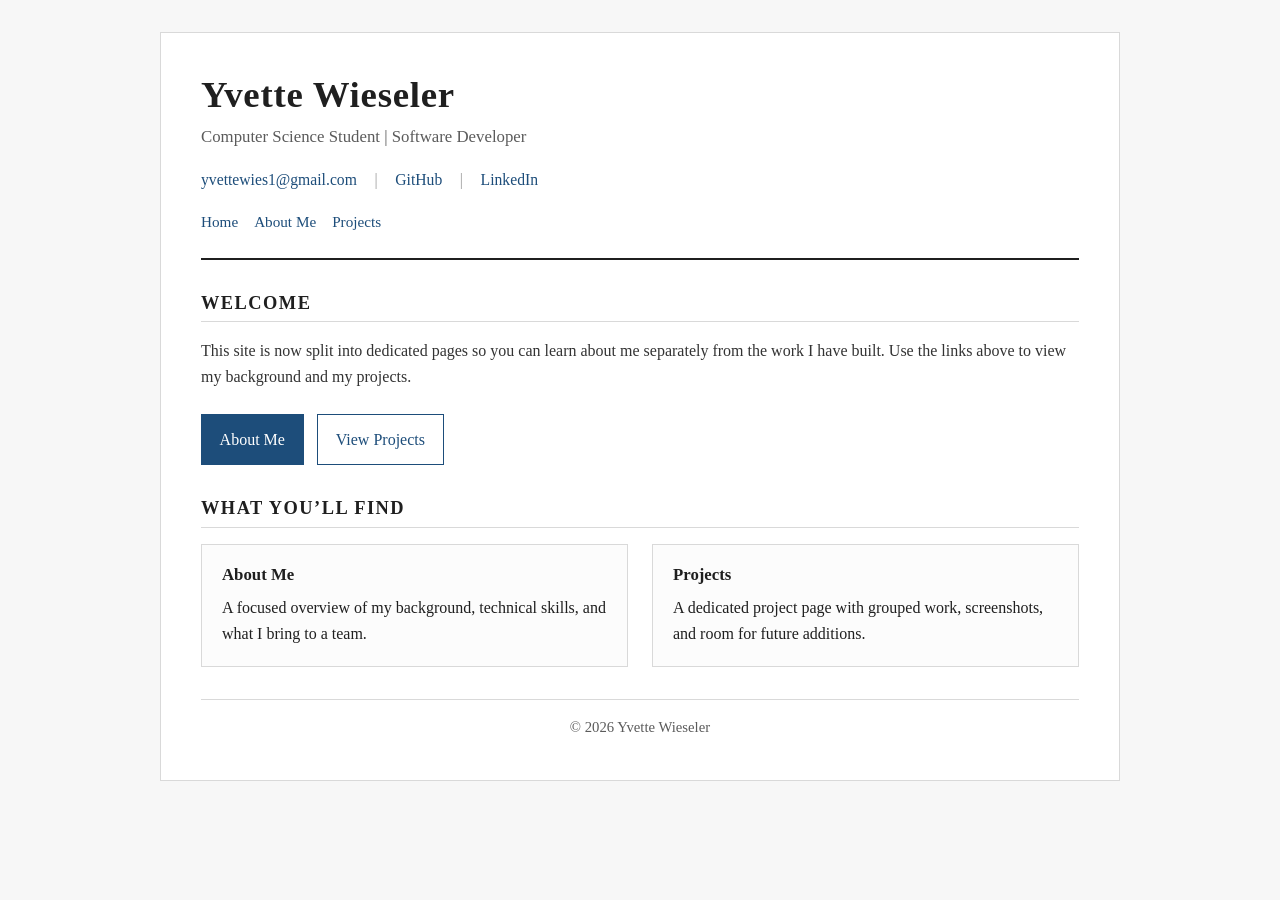
==== index.html @ ce812949 "Seperated projects and about me to different pages" ====
<!DOCTYPE html>
<html lang="en">
<head>
  <meta charset="UTF-8">
  <meta name="viewport" content="width=device-width, initial-scale=1">
  <title>Yvette Wieseler | Portfolio</title>
  <meta
    name="description"
    content="Portfolio homepage for Yvette Wieseler with dedicated About and Projects pages."
  >
  <link rel="stylesheet" href="styles.css">
</head>
<body>
  <div class="page">
    <header>
      <h1>Yvette Wieseler</h1>
      <p class="subtitle">Computer Science Student | Software Developer</p>
      <div class="contact-line">
        <span><a href="mailto:yvettewies1@gmail.com">yvettewies1@gmail.com</a></span>
        <span><a href="https://github.com/ywiesel" target="_blank" rel="noreferrer">GitHub</a></span>
        <span><a href="https://www.linkedin.com/in/yvette-wieseler-1a63712b4" target="_blank" rel="noreferrer">LinkedIn</a></span>
      </div>
      <nav aria-label="Primary">
        <a href="index.html">Home</a>
        <a href="about.html">About Me</a>
        <a href="projects.html">Projects</a>
      </nav>
    </header>

    <main>
      <section>
        <h2>Welcome</h2>
        <p class="lead">
          This site is now split into dedicated pages so you can learn about me separately
          from the work I have built. Use the links above to view my background and my projects.
        </p>
        <div class="button-row">
          <a class="button primary" href="about.html">About Me</a>
          <a class="button" href="projects.html">View Projects</a>
        </div>
      </section>

      <section>
        <h2>What You’ll Find</h2>
        <div class="split-grid">
          <div class="panel">
            <h3>About Me</h3>
            <p>
              A focused overview of my background, technical skills, and what I bring to a team.
            </p>
          </div>
          <div class="panel">
            <h3>Projects</h3>
            <p>
              A dedicated project page with grouped work, screenshots, and room for future additions.
            </p>
          </div>
        </div>
      </section>
    </main>

    <footer>
      © 2026 Yvette Wieseler
    </footer>
  </div>
</body>
</html>
---- styles.css ----
:root {
  --bg: #f7f7f7;
  --surface: #ffffff;
  --text: #1f1f1f;
  --muted: #5b5b5b;
  --border: #d9d9d9;
  --accent: #1d4d7a;
  --max-width: 960px;
}

* {
  box-sizing: border-box;
}

html {
  scroll-behavior: smooth;
}

body {
  margin: 0;
  background: var(--bg);
  color: var(--text);
  font-family: Georgia, "Times New Roman", serif;
  line-height: 1.6;
}

a {
  color: var(--accent);
  text-decoration: none;
}

a:hover {
  text-decoration: underline;
}

.page {
  width: min(calc(100% - 2rem), var(--max-width));
  margin: 2rem auto;
  background: var(--surface);
  border: 1px solid var(--border);
  padding: 2.5rem;
}

header {
  border-bottom: 2px solid var(--text);
  padding-bottom: 1.5rem;
  margin-bottom: 2rem;
}

h1,
h2,
h3 {
  margin: 0;
  font-weight: 700;
  line-height: 1.2;
}

h1 {
  font-size: 2.3rem;
  letter-spacing: 0.02em;
}

.subtitle {
  margin: 0.45rem 0 0;
  color: var(--muted);
  font-size: 1.05rem;
}

.contact-line {
  margin-top: 1rem;
  display: flex;
  flex-wrap: wrap;
  gap: 0.65rem 1.1rem;
  color: var(--muted);
  font-size: 0.98rem;
}

.contact-line span::after {
  content: "|";
  margin-left: 1.1rem;
  color: #9a9a9a;
}

.contact-line span:last-child::after {
  content: "";
  margin: 0;
}

nav {
  margin-top: 1.1rem;
  display: flex;
  flex-wrap: wrap;
  gap: 1rem;
  font-size: 0.95rem;
}

section + section {
  margin-top: 2rem;
}

h2 {
  font-size: 1.15rem;
  text-transform: uppercase;
  letter-spacing: 0.08em;
  border-bottom: 1px solid var(--border);
  padding-bottom: 0.45rem;
  margin-bottom: 1rem;
}

p {
  margin: 0;
}

p + p {
  margin-top: 0.75rem;
}

.lead {
  color: #333;
}

.split-grid {
  display: grid;
  grid-template-columns: repeat(2, minmax(0, 1fr));
  gap: 1.5rem;
}

.panel {
  border: 1px solid var(--border);
  padding: 1.25rem;
  background: #fcfcfc;
}

.panel h3 {
  font-size: 1.05rem;
  margin-bottom: 0.65rem;
}

.button-row {
  display: flex;
  flex-wrap: wrap;
  gap: 0.85rem;
  margin-top: 1.5rem;
}

.button {
  display: inline-block;
  padding: 0.75rem 1.1rem;
  border: 1px solid var(--accent);
  color: var(--accent);
}

.button.primary {
  background: var(--accent);
  color: #fff;
}

.skills-grid {
  display: grid;
  grid-template-columns: 1fr;
  gap: 0.8rem;
}

.skill-row strong {
  display: inline-block;
  min-width: 105px;
}

.project {
  padding: 0 0 1.4rem;
  margin-bottom: 1.4rem;
  border-bottom: 1px solid #e7e7e7;
}

.project:last-child {
  margin-bottom: 0;
  padding-bottom: 0;
  border-bottom: 0;
}

.project-header {
  display: flex;
  justify-content: space-between;
  gap: 1rem;
  align-items: baseline;
  margin-bottom: 0.45rem;
  flex-wrap: wrap;
}

.project-title {
  font-size: 1.1rem;
}

.project-type {
  color: var(--muted);
  font-size: 0.95rem;
  font-style: italic;
}

.label {
  font-weight: 700;
}

ul {
  margin: 0.75rem 0 0;
  padding-left: 1.2rem;
}

li + li {
  margin-top: 0.35rem;
}

.project-gallery {
  display: grid;
  grid-template-columns: repeat(2, minmax(0, 1fr));
  gap: 0.9rem;
  margin-top: 1rem;
}

.project-gallery figure {
  margin: 0;
  border: 1px solid var(--border);
  background: #fcfcfc;
  padding: 0.65rem;
}

.project-gallery img {
  width: 100%;
  height: 210px;
  object-fit: cover;
  border: 1px solid #ececec;
  display: block;
}

.project-gallery figcaption {
  margin-top: 0.45rem;
  color: var(--muted);
  font-size: 0.9rem;
}

.project-note,
.placeholder {
  margin-top: 0.8rem;
  color: var(--muted);
  font-style: italic;
}

footer {
  margin-top: 2rem;
  padding-top: 1rem;
  border-top: 1px solid var(--border);
  color: var(--muted);
  font-size: 0.92rem;
  text-align: center;
}

@media (max-width: 700px) {
  .page {
    margin: 0;
    width: 100%;
    border-left: 0;
    border-right: 0;
    padding: 1.5rem;
  }

  h1 {
    font-size: 1.9rem;
  }

  .contact-line {
    flex-direction: column;
    gap: 0.35rem;
  }

  .contact-line span::after {
    content: "";
    margin: 0;
  }

  .split-grid,
  .project-gallery {
    grid-template-columns: 1fr;
  }

  .skill-row strong {
    min-width: 0;
  }
}
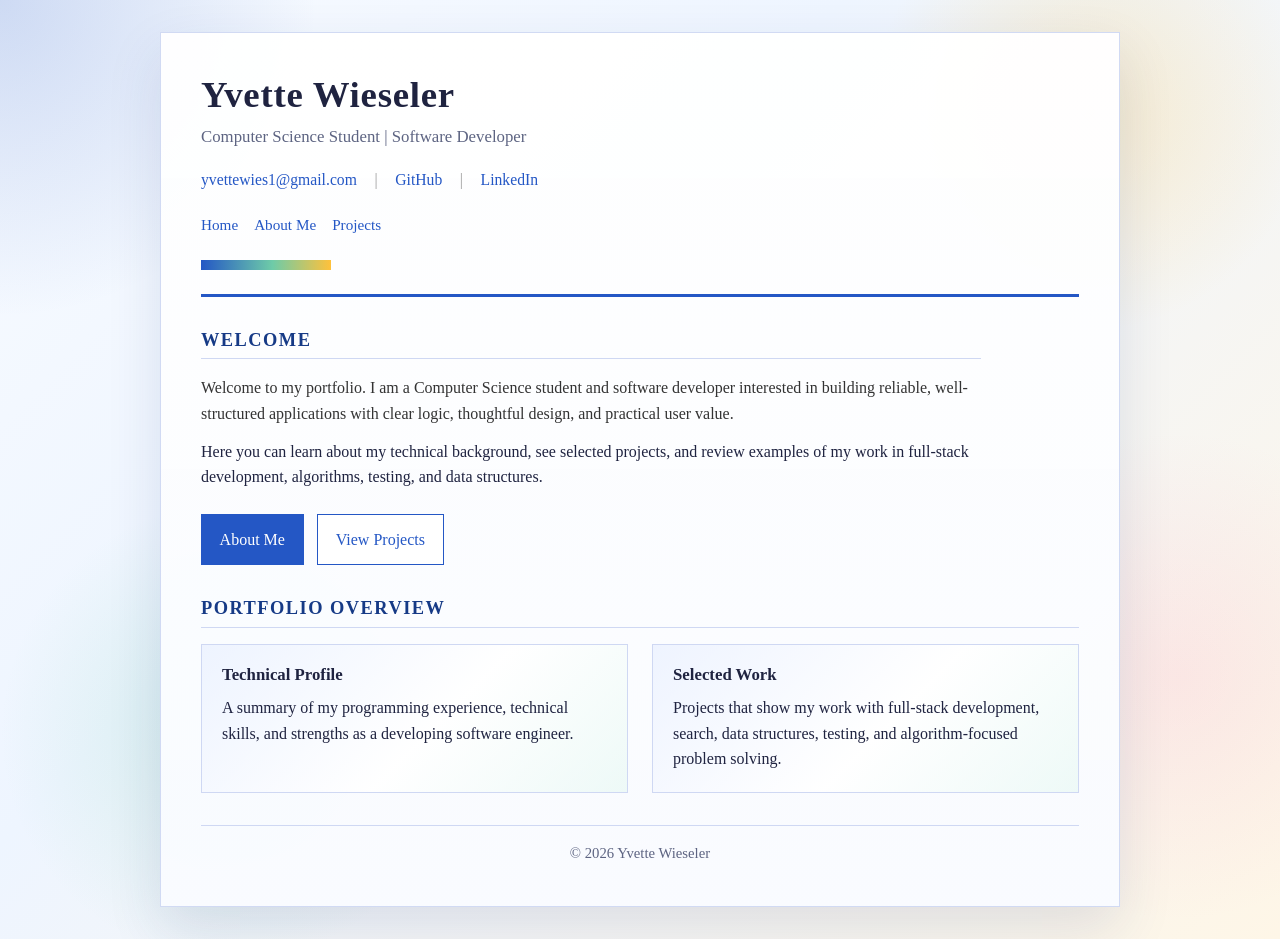
==== commit 6ef60c04: "Changed the welcome text" ====
--- a/index.html
+++ b/index.html
@@ -28,11 +28,16 @@
     </header>
 
     <main>
-      <section>
+      <section class="intro-section">
         <h2>Welcome</h2>
         <p class="lead">
-          This site is now split into dedicated pages so you can learn about me separately
-          from the work I have built. Use the links above to view my background and my projects.
+          Welcome to my portfolio. I am a Computer Science student and software developer
+          interested in building reliable, well-structured applications with clear logic,
+          thoughtful design, and practical user value.
+        </p>
+        <p>
+          Here you can learn about my technical background, see selected projects, and review
+          examples of my work in full-stack development, algorithms, testing, and data structures.
         </p>
         <div class="button-row">
           <a class="button primary" href="about.html">About Me</a>
@@ -41,18 +46,20 @@
       </section>
 
       <section>
-        <h2>What You’ll Find</h2>
+        <h2>Portfolio Overview</h2>
         <div class="split-grid">
           <div class="panel">
-            <h3>About Me</h3>
+            <h3>Technical Profile</h3>
             <p>
-              A focused overview of my background, technical skills, and what I bring to a team.
+              A summary of my programming experience, technical skills, and strengths as a
+              developing software engineer.
             </p>
           </div>
           <div class="panel">
-            <h3>Projects</h3>
+            <h3>Selected Work</h3>
             <p>
-              A dedicated project page with grouped work, screenshots, and room for future additions.
+              Projects that show my work with full-stack development, search, data structures,
+              testing, and algorithm-focused problem solving.
             </p>
           </div>
         </div>
--- a/styles.css
+++ b/styles.css
@@ -1,10 +1,15 @@
 :root {
-  --bg: #f7f7f7;
+  --bg: #edf5ff;
   --surface: #ffffff;
-  --text: #1f1f1f;
-  --muted: #5b5b5b;
-  --border: #d9d9d9;
-  --accent: #1d4d7a;
+  --surface-soft: #f9fbff;
+  --text: #1f2340;
+  --muted: #5d6482;
+  --border: #cfd8f3;
+  --accent: #2457c5;
+  --accent-strong: #163a86;
+  --accent-soft: #dfe9ff;
+  --mint: #dff7ee;
+  --rose: #ffe2ea;
   --max-width: 960px;
 }
 
@@ -18,7 +23,12 @@
 
 body {
   margin: 0;
-  background: var(--bg);
+  background:
+    radial-gradient(circle at top left, rgba(36, 87, 197, 0.2), transparent 20%),
+    radial-gradient(circle at 85% 12%, rgba(255, 193, 59, 0.22), transparent 16%),
+    radial-gradient(circle at 18% 78%, rgba(110, 203, 168, 0.2), transparent 18%),
+    radial-gradient(circle at 92% 72%, rgba(255, 150, 180, 0.16), transparent 18%),
+    linear-gradient(135deg, #f8fbff 0%, #eef5ff 38%, #fef6e7 100%);
   color: var(--text);
   font-family: Georgia, "Times New Roman", serif;
   line-height: 1.6;
@@ -30,21 +40,34 @@
 }
 
 a:hover {
+  color: var(--accent-strong);
   text-decoration: underline;
 }
 
 .page {
   width: min(calc(100% - 2rem), var(--max-width));
   margin: 2rem auto;
-  background: var(--surface);
-  border: 1px solid var(--border);
+  background:
+    linear-gradient(180deg, rgba(255, 255, 255, 0.97) 0%, rgba(249, 251, 255, 0.98) 100%);
+  border: 1px solid rgba(207, 216, 243, 0.95);
   padding: 2.5rem;
+  box-shadow: 0 22px 52px rgba(30, 55, 120, 0.12);
 }
 
 header {
-  border-bottom: 2px solid var(--text);
+  border-bottom: 3px solid var(--accent);
   padding-bottom: 1.5rem;
   margin-bottom: 2rem;
+  position: relative;
+}
+
+header::after {
+  content: "";
+  display: block;
+  width: 130px;
+  height: 10px;
+  margin-top: 1.1rem;
+  background: linear-gradient(90deg, var(--accent) 0%, #6ecba8 55%, #ffc13b 100%);
 }
 
 h1,
@@ -92,6 +115,16 @@
   flex-wrap: wrap;
   gap: 1rem;
   font-size: 0.95rem;
+}
+
+nav a {
+  padding: 0.2rem 0;
+  border-bottom: 2px solid transparent;
+}
+
+nav a:hover {
+  border-bottom-color: var(--accent);
+  text-decoration: none;
 }
 
 section + section {
@@ -105,6 +138,7 @@
   border-bottom: 1px solid var(--border);
   padding-bottom: 0.45rem;
   margin-bottom: 1rem;
+  color: var(--accent-strong);
 }
 
 p {
@@ -117,6 +151,10 @@
 
 .lead {
   color: #333;
+}
+
+.intro-section {
+  max-width: 780px;
 }
 
 .split-grid {
@@ -128,7 +166,8 @@
 .panel {
   border: 1px solid var(--border);
   padding: 1.25rem;
-  background: #fcfcfc;
+  background:
+    linear-gradient(135deg, rgba(223, 233, 255, 0.45) 0%, rgba(255, 255, 255, 0.95) 55%, rgba(223, 247, 238, 0.45) 100%);
 }
 
 .panel h3 {
@@ -148,11 +187,19 @@
   padding: 0.75rem 1.1rem;
   border: 1px solid var(--accent);
   color: var(--accent);
+  background: #ffffff;
 }
 
 .button.primary {
   background: var(--accent);
   color: #fff;
+}
+
+.project-actions {
+  display: flex;
+  flex-wrap: wrap;
+  gap: 0.85rem;
+  margin-top: 1rem;
 }
 
 .skills-grid {
@@ -189,6 +236,7 @@
 
 .project-title {
   font-size: 1.1rem;
+  color: var(--accent-strong);
 }
 
 .project-type {
@@ -220,7 +268,8 @@
 .project-gallery figure {
   margin: 0;
   border: 1px solid var(--border);
-  background: #fcfcfc;
+  background:
+    linear-gradient(180deg, rgba(255, 255, 255, 1) 0%, rgba(249, 251, 255, 1) 70%, rgba(255, 241, 199, 0.35) 100%);
   padding: 0.65rem;
 }
 
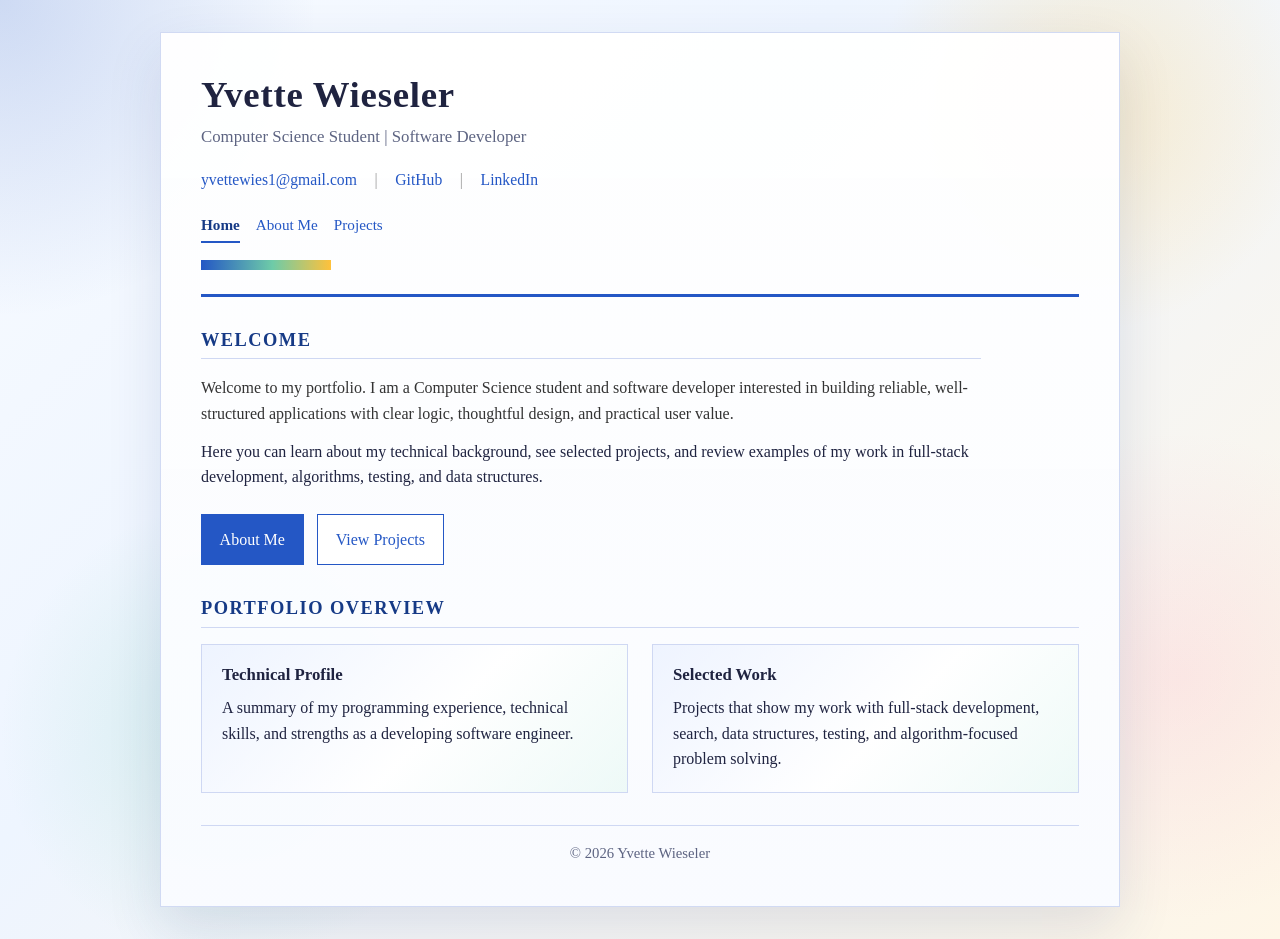
==== commit c291f54a: "Improved navigation between pages" ====
--- a/index.html
+++ b/index.html
@@ -8,7 +8,7 @@
     name="description"
     content="Portfolio homepage for Yvette Wieseler with dedicated About and Projects pages."
   >
-  <link rel="stylesheet" href="styles.css">
+  <link rel="stylesheet" href="assets/css/styles.css">
 </head>
 <body>
   <div class="page">
@@ -21,7 +21,7 @@
         <span><a href="https://www.linkedin.com/in/yvette-wieseler-1a63712b4" target="_blank" rel="noreferrer">LinkedIn</a></span>
       </div>
       <nav aria-label="Primary">
-        <a href="index.html">Home</a>
+        <a href="index.html" aria-current="page">Home</a>
         <a href="about.html">About Me</a>
         <a href="projects.html">Projects</a>
       </nav>
--- a/assets/css/styles.css
+++ b/assets/css/styles.css
@@ -0,0 +1,383 @@
+:root {
+  --bg: #edf5ff;
+  --surface: #ffffff;
+  --surface-soft: #f9fbff;
+  --text: #1f2340;
+  --muted: #5d6482;
+  --border: #cfd8f3;
+  --accent: #2457c5;
+  --accent-strong: #163a86;
+  --accent-soft: #dfe9ff;
+  --mint: #dff7ee;
+  --rose: #ffe2ea;
+  --max-width: 960px;
+}
+
+* {
+  box-sizing: border-box;
+}
+
+html {
+  scroll-behavior: smooth;
+}
+
+body {
+  margin: 0;
+  background:
+    radial-gradient(circle at top left, rgba(36, 87, 197, 0.2), transparent 20%),
+    radial-gradient(circle at 85% 12%, rgba(255, 193, 59, 0.22), transparent 16%),
+    radial-gradient(circle at 18% 78%, rgba(110, 203, 168, 0.2), transparent 18%),
+    radial-gradient(circle at 92% 72%, rgba(255, 150, 180, 0.16), transparent 18%),
+    linear-gradient(135deg, #f8fbff 0%, #eef5ff 38%, #fef6e7 100%);
+  color: var(--text);
+  font-family: Georgia, "Times New Roman", serif;
+  line-height: 1.6;
+}
+
+a {
+  color: var(--accent);
+  text-decoration: none;
+}
+
+a:hover {
+  color: var(--accent-strong);
+  text-decoration: underline;
+}
+
+.page {
+  width: min(calc(100% - 2rem), var(--max-width));
+  margin: 2rem auto;
+  background:
+    linear-gradient(180deg, rgba(255, 255, 255, 0.97) 0%, rgba(249, 251, 255, 0.98) 100%);
+  border: 1px solid rgba(207, 216, 243, 0.95);
+  padding: 2.5rem;
+  box-shadow: 0 22px 52px rgba(30, 55, 120, 0.12);
+}
+
+header {
+  border-bottom: 3px solid var(--accent);
+  padding-bottom: 1.5rem;
+  margin-bottom: 2rem;
+  position: relative;
+}
+
+header::after {
+  content: "";
+  display: block;
+  width: 130px;
+  height: 10px;
+  margin-top: 1.1rem;
+  background: linear-gradient(90deg, var(--accent) 0%, #6ecba8 55%, #ffc13b 100%);
+}
+
+h1,
+h2,
+h3 {
+  margin: 0;
+  font-weight: 700;
+  line-height: 1.2;
+}
+
+h1 {
+  font-size: 2.3rem;
+  letter-spacing: 0.02em;
+}
+
+.subtitle {
+  margin: 0.45rem 0 0;
+  color: var(--muted);
+  font-size: 1.05rem;
+}
+
+.contact-line {
+  margin-top: 1rem;
+  display: flex;
+  flex-wrap: wrap;
+  gap: 0.65rem 1.1rem;
+  color: var(--muted);
+  font-size: 0.98rem;
+}
+
+.contact-line span::after {
+  content: "|";
+  margin-left: 1.1rem;
+  color: #9a9a9a;
+}
+
+.contact-line span:last-child::after {
+  content: "";
+  margin: 0;
+}
+
+nav {
+  margin-top: 1.1rem;
+  display: flex;
+  flex-wrap: wrap;
+  gap: 1rem;
+  font-size: 0.95rem;
+}
+
+nav a {
+  padding: 0.2rem 0;
+  border-bottom: 2px solid transparent;
+}
+
+nav a:hover {
+  border-bottom-color: var(--accent);
+  text-decoration: none;
+}
+
+nav a[aria-current="page"] {
+  color: var(--accent-strong);
+  border-bottom-color: var(--accent);
+  font-weight: 700;
+}
+
+section + section {
+  margin-top: 2rem;
+}
+
+h2 {
+  font-size: 1.15rem;
+  text-transform: uppercase;
+  letter-spacing: 0.08em;
+  border-bottom: 1px solid var(--border);
+  padding-bottom: 0.45rem;
+  margin-bottom: 1rem;
+  color: var(--accent-strong);
+}
+
+p {
+  margin: 0;
+}
+
+p + p {
+  margin-top: 0.75rem;
+}
+
+.lead {
+  color: #333;
+}
+
+.intro-section {
+  max-width: 780px;
+}
+
+.split-grid {
+  display: grid;
+  grid-template-columns: repeat(2, minmax(0, 1fr));
+  gap: 1.5rem;
+}
+
+.panel {
+  border: 1px solid var(--border);
+  padding: 1.25rem;
+  background:
+    linear-gradient(135deg, rgba(223, 233, 255, 0.45) 0%, rgba(255, 255, 255, 0.95) 55%, rgba(223, 247, 238, 0.45) 100%);
+}
+
+.panel h3 {
+  font-size: 1.05rem;
+  margin-bottom: 0.65rem;
+}
+
+.button-row {
+  display: flex;
+  flex-wrap: wrap;
+  gap: 0.85rem;
+  margin-top: 1.5rem;
+}
+
+.button {
+  display: inline-block;
+  padding: 0.75rem 1.1rem;
+  border: 1px solid var(--accent);
+  color: var(--accent);
+  background: #ffffff;
+}
+
+.button.primary {
+  background: var(--accent);
+  color: #fff;
+}
+
+.project-actions {
+  display: flex;
+  flex-wrap: wrap;
+  gap: 0.85rem;
+  margin-top: 1rem;
+}
+
+.skills-grid {
+  display: grid;
+  grid-template-columns: 1fr;
+  gap: 0.8rem;
+}
+
+.skill-row strong {
+  display: inline-block;
+  min-width: 105px;
+}
+
+.project {
+  padding: 0 0 1.4rem;
+  margin-bottom: 1.4rem;
+  border-bottom: 1px solid #e7e7e7;
+}
+
+.project:last-child {
+  margin-bottom: 0;
+  padding-bottom: 0;
+  border-bottom: 0;
+}
+
+.project-header {
+  display: flex;
+  justify-content: space-between;
+  gap: 1rem;
+  align-items: baseline;
+  margin-bottom: 0.45rem;
+  flex-wrap: wrap;
+}
+
+.project-title {
+  font-size: 1.1rem;
+  color: var(--accent-strong);
+}
+
+.project-type {
+  color: var(--muted);
+  font-size: 0.95rem;
+  font-style: italic;
+}
+
+.label {
+  font-weight: 700;
+}
+
+ul {
+  margin: 0.75rem 0 0;
+  padding-left: 1.2rem;
+}
+
+li + li {
+  margin-top: 0.35rem;
+}
+
+.project-slideshow {
+  margin-top: 1rem;
+}
+
+.slideshow-frame {
+  border: 1px solid var(--border);
+  background: #fff;
+  padding: 0.75rem;
+}
+
+.slide {
+  display: none;
+  margin: 0;
+}
+
+.slide.is-active {
+  display: block;
+}
+
+.slide img {
+  width: 100%;
+  height: min(62vh, 520px);
+  object-fit: contain;
+  background: var(--surface-soft);
+  border: 1px solid #ececec;
+  display: block;
+}
+
+.slide figcaption {
+  margin-top: 0.45rem;
+  color: var(--muted);
+  font-size: 0.9rem;
+}
+
+.slideshow-controls {
+  display: flex;
+  align-items: center;
+  justify-content: center;
+  gap: 1rem;
+  margin-top: 0.8rem;
+}
+
+.slide-button {
+  width: 2.45rem;
+  height: 2.45rem;
+  border: 1px solid var(--accent);
+  background: #fff;
+  color: var(--accent);
+  font-size: 1.6rem;
+  line-height: 1;
+  cursor: pointer;
+}
+
+.slide-button:hover,
+.slide-button:focus {
+  background: var(--accent);
+  color: #fff;
+}
+
+.slide-counter {
+  min-width: 4.5rem;
+  color: var(--muted);
+  font-size: 0.95rem;
+  text-align: center;
+}
+
+.project-note,
+.placeholder {
+  margin-top: 0.8rem;
+  color: var(--muted);
+  font-style: italic;
+}
+
+footer {
+  margin-top: 2rem;
+  padding-top: 1rem;
+  border-top: 1px solid var(--border);
+  color: var(--muted);
+  font-size: 0.92rem;
+  text-align: center;
+}
+
+@media (max-width: 700px) {
+  .page {
+    margin: 0;
+    width: 100%;
+    border-left: 0;
+    border-right: 0;
+    padding: 1.5rem;
+  }
+
+  h1 {
+    font-size: 1.9rem;
+  }
+
+  .contact-line {
+    flex-direction: column;
+    gap: 0.35rem;
+  }
+
+  .contact-line span::after {
+    content: "";
+    margin: 0;
+  }
+
+  .split-grid {
+    grid-template-columns: 1fr;
+  }
+
+  .slide img {
+    height: min(56vh, 380px);
+  }
+
+  .skill-row strong {
+    min-width: 0;
+  }
+}
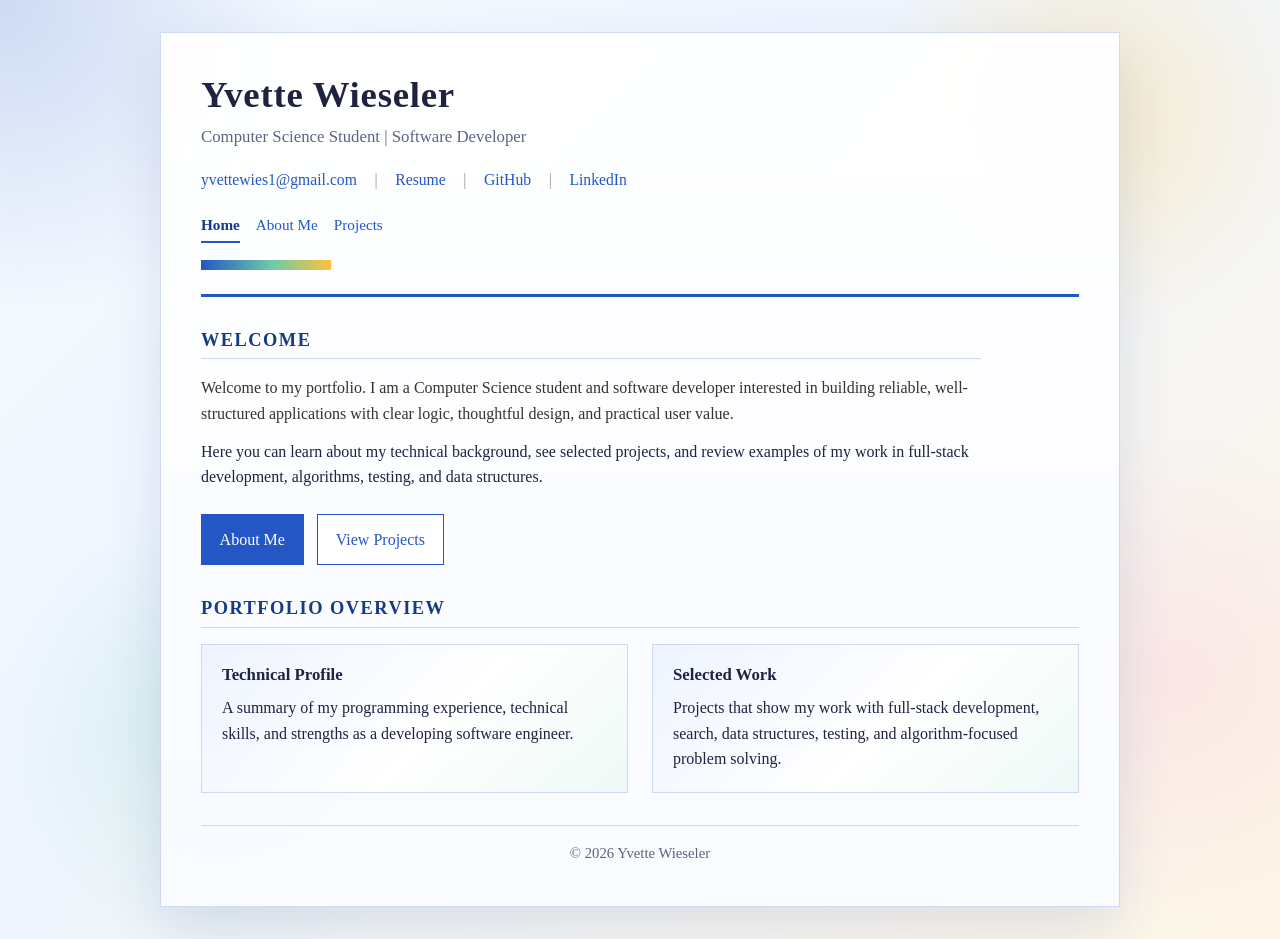
==== commit ed3bfa15: "added place for resume" ====
--- a/index.html
+++ b/index.html
@@ -17,6 +17,7 @@
       <p class="subtitle">Computer Science Student | Software Developer</p>
       <div class="contact-line">
         <span><a href="mailto:yvettewies1@gmail.com">yvettewies1@gmail.com</a></span>
+        <span><a href="assets/resume/Yvette_Wieseler_Resume.pdf" target="_blank" rel="noreferrer">Resume</a></span>
         <span><a href="https://github.com/ywiesel" target="_blank" rel="noreferrer">GitHub</a></span>
         <span><a href="https://www.linkedin.com/in/yvette-wieseler-1a63712b4" target="_blank" rel="noreferrer">LinkedIn</a></span>
       </div>
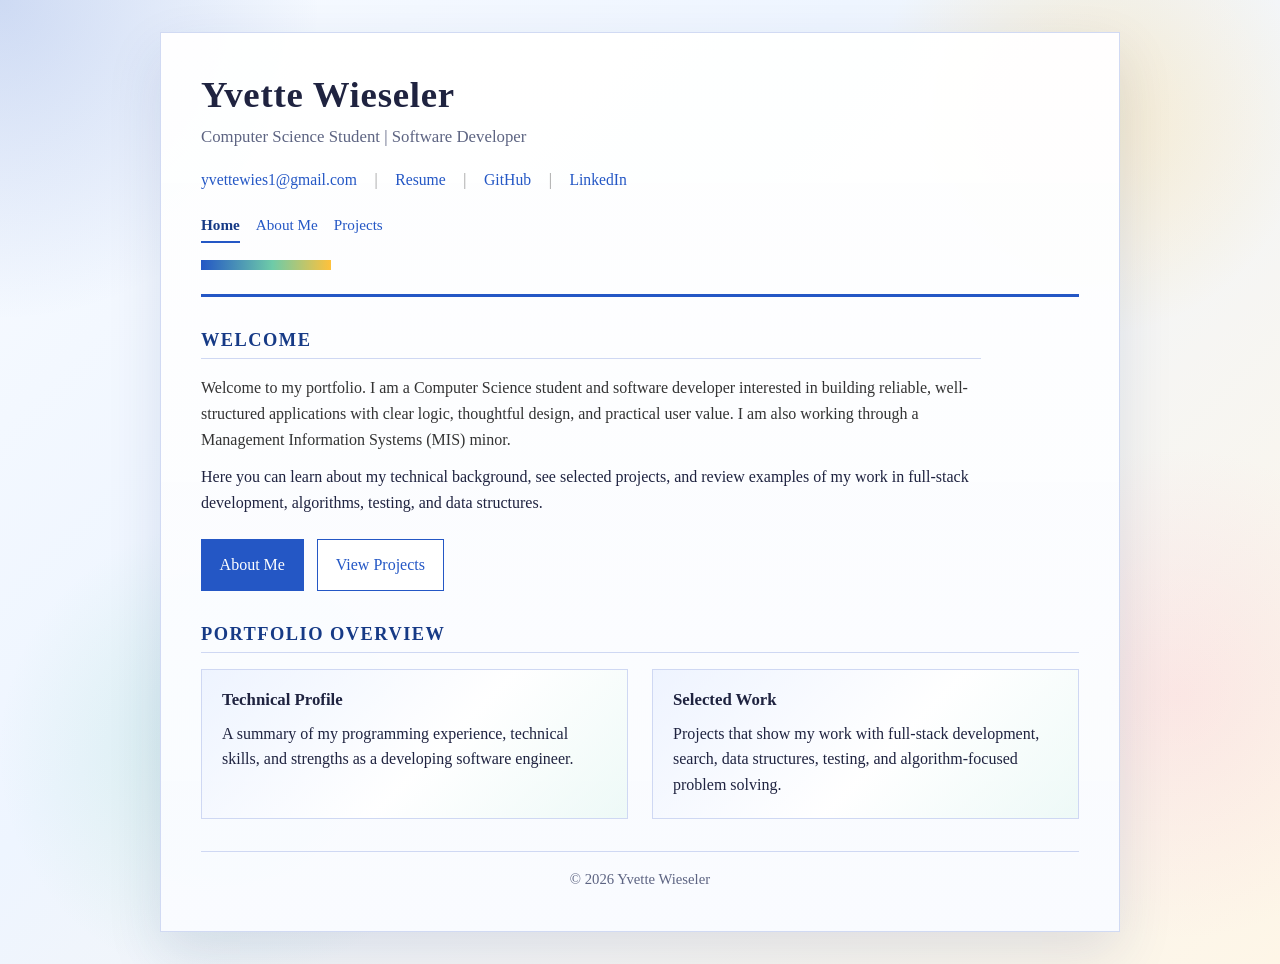
==== commit 338ab6f3: "Added updated information about minor and skills" ====
--- a/index.html
+++ b/index.html
@@ -17,7 +17,7 @@
       <p class="subtitle">Computer Science Student | Software Developer</p>
       <div class="contact-line">
         <span><a href="mailto:yvettewies1@gmail.com">yvettewies1@gmail.com</a></span>
-        <span><a href="assets/resume/Yvette_Wieseler_Resume.pdf" target="_blank" rel="noreferrer">Resume</a></span>
+        <span><a href="assets/images/Resume%202026.pdf" target="_blank" rel="noreferrer">Resume</a></span>
         <span><a href="https://github.com/ywiesel" target="_blank" rel="noreferrer">GitHub</a></span>
         <span><a href="https://www.linkedin.com/in/yvette-wieseler-1a63712b4" target="_blank" rel="noreferrer">LinkedIn</a></span>
       </div>
@@ -34,7 +34,8 @@
         <p class="lead">
           Welcome to my portfolio. I am a Computer Science student and software developer
           interested in building reliable, well-structured applications with clear logic,
-          thoughtful design, and practical user value.
+          thoughtful design, and practical user value. I am also working through a Management
+          Information Systems (MIS) minor.
         </p>
         <p>
           Here you can learn about my technical background, see selected projects, and review
--- a/assets/css/styles.css
+++ b/assets/css/styles.css
@@ -208,6 +208,18 @@
   margin-top: 1rem;
 }
 
+.project-video {
+  margin-top: 1rem;
+}
+
+.project-video video {
+  display: block;
+  width: 100%;
+  max-height: min(62vh, 520px);
+  background: var(--surface-soft);
+  border: 1px solid var(--border);
+}
+
 .skills-grid {
   display: grid;
   grid-template-columns: 1fr;
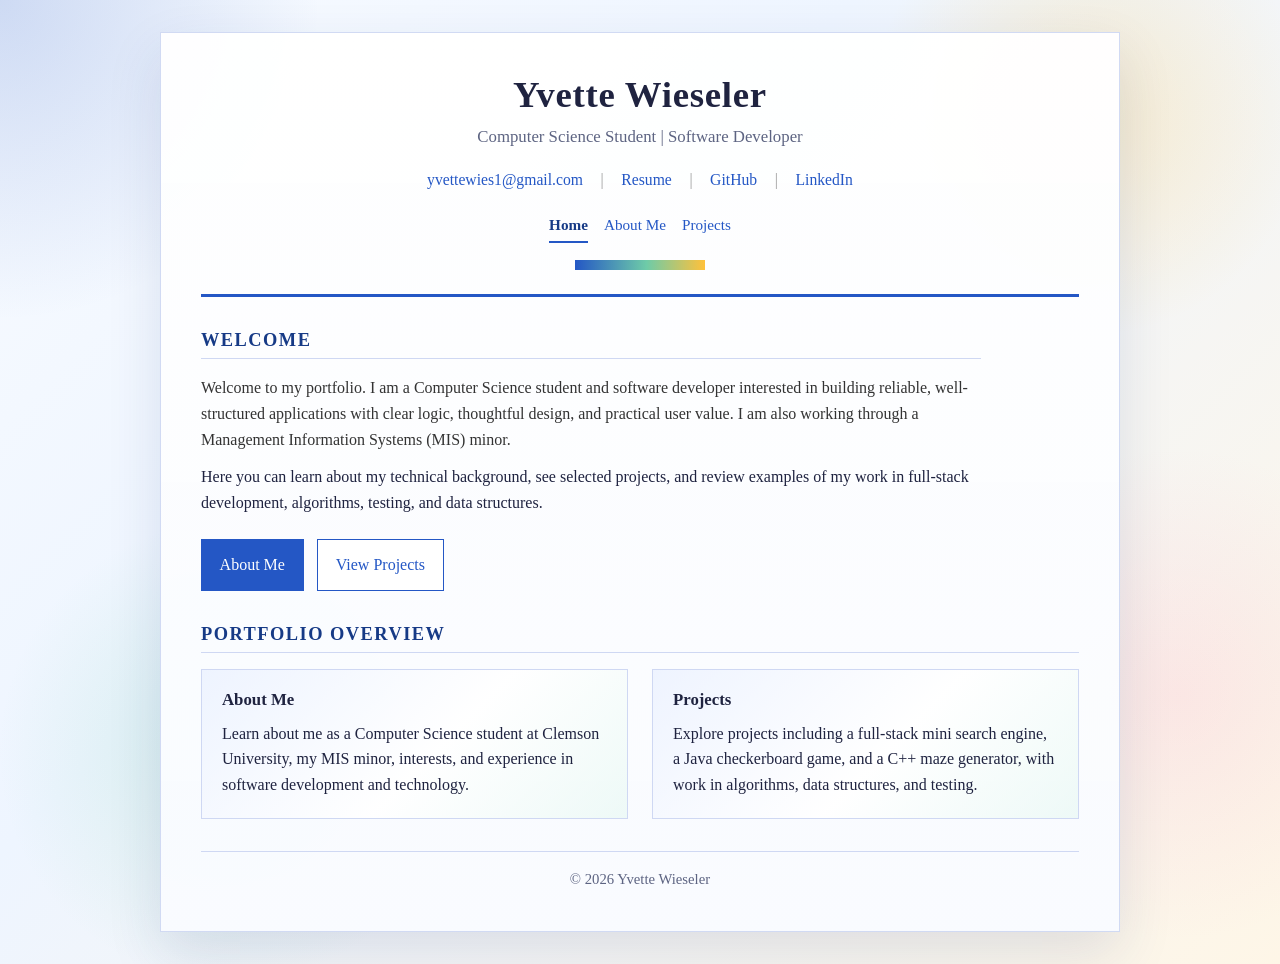
==== commit c99cc3b7: "Changed Home page overview section" ====
--- a/index.html
+++ b/index.html
@@ -51,17 +51,17 @@
         <h2>Portfolio Overview</h2>
         <div class="split-grid">
           <div class="panel">
-            <h3>Technical Profile</h3>
+            <h3>About Me</h3>
             <p>
-              A summary of my programming experience, technical skills, and strengths as a
-              developing software engineer.
+              Learn about me as a Computer Science student at Clemson University, my MIS minor,
+              interests, and experience in software development and technology.
             </p>
           </div>
           <div class="panel">
-            <h3>Selected Work</h3>
+            <h3>Projects</h3>
             <p>
-              Projects that show my work with full-stack development, search, data structures,
-              testing, and algorithm-focused problem solving.
+              Explore projects including a full-stack mini search engine, a Java checkerboard game,
+              and a C++ maze generator, with work in algorithms, data structures, and testing.
             </p>
           </div>
         </div>
--- a/assets/css/styles.css
+++ b/assets/css/styles.css
@@ -59,6 +59,7 @@
   padding-bottom: 1.5rem;
   margin-bottom: 2rem;
   position: relative;
+  text-align: center;
 }
 
 header::after {
@@ -66,7 +67,7 @@
   display: block;
   width: 130px;
   height: 10px;
-  margin-top: 1.1rem;
+  margin: 1.1rem auto 0;
   background: linear-gradient(90deg, var(--accent) 0%, #6ecba8 55%, #ffc13b 100%);
 }
 
@@ -93,6 +94,7 @@
   margin-top: 1rem;
   display: flex;
   flex-wrap: wrap;
+  justify-content: center;
   gap: 0.65rem 1.1rem;
   color: var(--muted);
   font-size: 0.98rem;
@@ -113,6 +115,7 @@
   margin-top: 1.1rem;
   display: flex;
   flex-wrap: wrap;
+  justify-content: center;
   gap: 1rem;
   font-size: 0.95rem;
 }
@@ -222,13 +225,172 @@
 
 .skills-grid {
   display: grid;
-  grid-template-columns: 1fr;
+  grid-template-columns: repeat(2, minmax(0, 1fr));
+  gap: 1rem;
+}
+
+.skills-note {
+  margin: 0 0 1rem;
+  color: var(--muted);
+  font-size: 0.92rem;
+}
+
+.skill-group {
+  padding: 1rem;
+  border: 1px solid var(--border);
+  border-radius: 10px;
+  background: var(--surface-soft);
+}
+
+.skill-group h3 {
+  margin-bottom: 0.8rem;
+  color: var(--accent-strong);
+  font-size: 1.05rem;
+}
+
+.skill-list {
+  display: grid;
+  gap: 0.65rem;
+  margin: 0;
+  padding: 0;
+  list-style: none;
+}
+
+.skill-list li {
+  display: grid;
+  grid-template-columns: minmax(0, 1fr) 2.5rem;
+  grid-template-rows: auto auto;
+  align-items: center;
+  gap: 0.25rem 0.6rem;
+}
+
+.skill-list .skill-name {
+  grid-column: 1;
+  grid-row: 1;
+  font-size: 0.94rem;
+}
+
+.skill-list li > span {
+  color: var(--muted);
+  font-size: 0.82rem;
+  font-variant-numeric: tabular-nums;
+  text-align: right;
+}
+
+.skill-meter {
+  position: relative;
+  grid-column: 1;
+  grid-row: 2;
+  width: 100%;
+  min-width: 0;
+  height: 1.35rem;
+  border-radius: 999px;
+  overflow: hidden;
+  background: var(--accent-soft);
+}
+
+.skill-meter-fill {
+  position: absolute;
+  inset: 0 auto 0 0;
+  width: var(--skill-value);
+  border-radius: 999px;
+  background: repeating-linear-gradient(135deg, var(--bar-color) 0 7px, var(--bar-highlight) 7px 11px);
+}
+
+.skill-list li > .skill-level {
+  grid-column: 1;
+  grid-row: 2;
+  z-index: 1;
+  justify-self: center;
+  padding: 0.12rem 0.35rem;
+  border-radius: 999px;
+  background: rgba(255, 255, 255, 0.84);
+  color: var(--accent-strong);
+  font-size: 0.72rem;
+  font-variant-numeric: normal;
+  font-weight: 700;
+  line-height: 1;
+  text-align: center;
+  white-space: nowrap;
+}
+
+.skill-list .skill-percent {
+  grid-column: 2;
+  grid-row: 2;
+  font-size: 0.82rem;
+}
+
+.skill-list .skill-meter {
+  border: 1px solid rgba(31, 35, 64, 0.12);
+}
+
+.skill-list li:nth-child(4n + 1) {
+  --bar-color: #2457c5;
+  --bar-highlight: #6e91e0;
+}
+
+.skill-list li:nth-child(4n + 2) {
+  --bar-color: #16866a;
+  --bar-highlight: #61b99c;
+}
+
+.skill-list li:nth-child(4n + 3) {
+  --bar-color: #a24d86;
+  --bar-highlight: #d58bb9;
+}
+
+.skill-list li:nth-child(4n) {
+  --bar-color: #c07816;
+  --bar-highlight: #eab65f;
+}
+
+.strengths-grid {
+  display: grid;
+  grid-template-columns: repeat(2, minmax(0, 1fr));
+  gap: 1rem;
+}
+
+.strength-card {
+  display: grid;
+  grid-template-columns: minmax(0, 1fr);
   gap: 0.8rem;
-}
-
-.skill-row strong {
+  padding: 1.2rem;
+  border: 1px solid var(--border);
+  border-left: 5px solid var(--strength-accent, var(--accent));
+  border-radius: 0.65rem;
+  background: linear-gradient(145deg, #fff, var(--surface-soft));
+}
+
+.strength-card:nth-child(2) {
+  --strength-accent: #16866a;
+}
+
+.strength-card:nth-child(3) {
+  --strength-accent: #a24d86;
+}
+
+.strength-card:nth-child(4) {
+  --strength-accent: #c07816;
+}
+
+.strength-card h3 {
+  margin: 0 0 0.45rem;
+  font-size: 1.05rem;
+}
+
+.strength-card p {
+  margin: 0 0 0.8rem;
+  font-size: 0.94rem;
+}
+
+.strength-proof {
   display: inline-block;
-  min-width: 105px;
+  padding: 0.2rem 0.55rem;
+  border-radius: 999px;
+  background: var(--accent-soft);
+  color: var(--accent-strong);
+  font-size: 0.78rem;
+  font-weight: 700;
 }
 
 .project {
@@ -281,6 +443,7 @@
 }
 
 .slideshow-frame {
+  position: relative;
   border: 1px solid var(--border);
   background: #fff;
   padding: 0.75rem;
@@ -308,17 +471,21 @@
   margin-top: 0.45rem;
   color: var(--muted);
   font-size: 0.9rem;
+  text-align: center;
 }
 
 .slideshow-controls {
+  position: absolute;
+  inset: 50% 0.75rem auto;
   display: flex;
   align-items: center;
-  justify-content: center;
-  gap: 1rem;
-  margin-top: 0.8rem;
+  justify-content: space-between;
+  transform: translateY(-50%);
+  pointer-events: none;
 }
 
 .slide-button {
+  pointer-events: auto;
   width: 2.45rem;
   height: 2.45rem;
   border: 1px solid var(--accent);
@@ -336,11 +503,19 @@
 }
 
 .slide-counter {
+  position: absolute;
+  left: 50%;
+  bottom: 2.25rem;
+  transform: translateX(-50%);
   min-width: 4.5rem;
+  padding: 0.25rem 0.55rem;
+  border-radius: 999px;
+  background: rgba(255, 255, 255, 0.92);
   color: var(--muted);
   font-size: 0.95rem;
   text-align: center;
 }
+
 
 .project-note,
 .placeholder {
@@ -373,6 +548,7 @@
 
   .contact-line {
     flex-direction: column;
+    align-items: center;
     gap: 0.35rem;
   }
 
@@ -385,11 +561,16 @@
     grid-template-columns: 1fr;
   }
 
+  .strengths-grid {
+    grid-template-columns: 1fr;
+  }
+
+  .skills-grid {
+    grid-template-columns: 1fr;
+  }
+
   .slide img {
     height: min(56vh, 380px);
   }
 
-  .skill-row strong {
-    min-width: 0;
-  }
-}
+}
